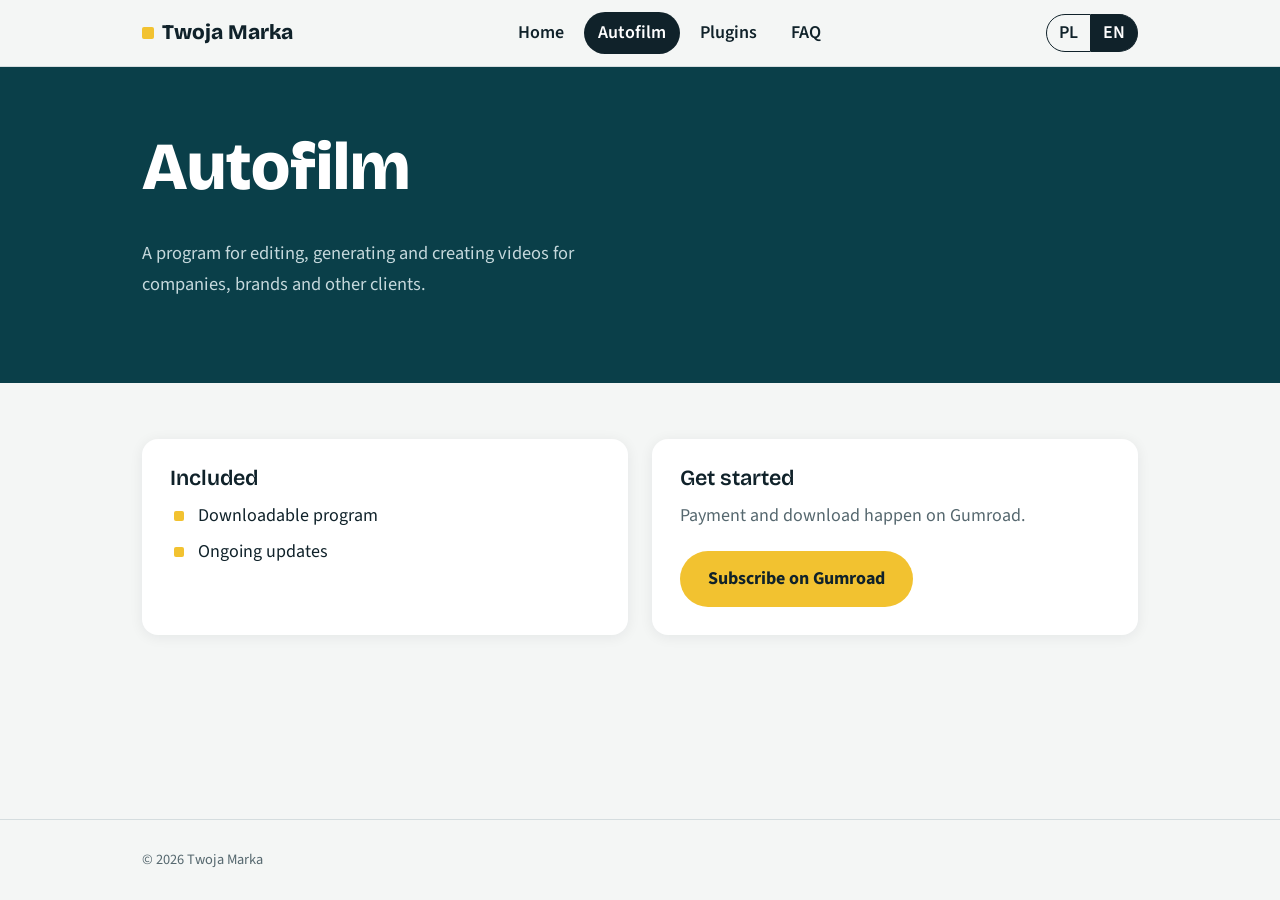
==== autofilm.html @ 90e9b5b0 "Add files via upload" ====
<!DOCTYPE html>
<html lang="pl"><head><meta charset="utf-8"><meta name="viewport" content="width=device-width, initial-scale=1">
<title>Autofilm</title>
<link href="https://fonts.googleapis.com/css2?family=Bricolage+Grotesque:wght@600;800&family=Source+Sans+3:wght@400;600;700&display=swap" rel="stylesheet">
<link rel="stylesheet" href="style.css"></head><body>
<header class="top" id="top"></header><main>
<div class="band"><div class="wrap"><h1>Autofilm</h1>
<p><span data-pl>Program do montowania, generowania i tworzenia filmów dla firm, marek i innych klientów.</span><span data-en>A program for editing, generating and creating videos for companies, brands and other clients.</span></p></div></div>
<section><div class="wrap"><div class="grid">
<div class="card"><h3><span data-pl>W subskrypcji</span><span data-en>Included</span></h3><ul class="ok"><li><span data-pl>Program do pobrania</span><span data-en>Downloadable program</span></li><li><span data-pl>Bieżące aktualizacje</span><span data-en>Ongoing updates</span></li></ul></div>
<div class="card"><h3><span data-pl>Zacznij teraz</span><span data-en>Get started</span></h3><p><span data-pl>Płatność i pobranie programu odbywają się na Gumroad.</span><span data-en>Payment and download happen on Gumroad.</span></p><a class="btn" data-link="buy-autofilm" href="#"><span data-pl>Subskrybuj na Gumroad</span><span data-en>Subscribe on Gumroad</span></a></div>
</div></div></section>
</main><footer id="foot"></footer><script src="script.js"></script></body></html>
---- style.css ----
:root{--bg:#F4F6F5;--ink:#10222A;--muted:#56686F;--teal:#0E5A66;--deep:#0A3F49;--mark:#F2C230;--line:#D5DDDF;--card:#fff}
*{box-sizing:border-box}
html{scroll-behavior:smooth}
body{margin:0;background:var(--bg);color:var(--ink);font:18px/1.65 "Source Sans 3",system-ui,sans-serif;min-height:100vh;display:flex;flex-direction:column}
main{flex:1}
h1,h2,h3{font-family:"Bricolage Grotesque",system-ui,sans-serif;line-height:1.1;margin:0 0 .5em}
h1{font-size:clamp(2.3rem,7vw,4.2rem);font-weight:800}
h2{font-size:clamp(1.7rem,4vw,2.5rem);font-weight:800}
h3{font-size:1.35rem;font-weight:600}
a{color:inherit}
.wrap{max-width:1040px;margin:0 auto;padding:0 22px}
.top{position:sticky;top:0;z-index:5;background:rgba(244,246,245,.94);backdrop-filter:blur(8px);border-bottom:1px solid var(--line)}
.top .wrap{display:flex;align-items:center;justify-content:space-between;gap:14px;flex-wrap:wrap;padding-top:12px;padding-bottom:12px}
.brand{font-family:"Bricolage Grotesque",sans-serif;font-weight:800;font-size:1.3rem;text-decoration:none}
.brand i{display:inline-block;width:12px;height:12px;background:var(--mark);margin-right:8px;border-radius:2px}
nav{display:flex;gap:6px;flex-wrap:wrap}
nav a{text-decoration:none;font-weight:600;padding:6px 14px;border-radius:999px}
nav a:hover{background:var(--line)}
nav a[aria-current=page]{background:var(--ink);color:#fff}
.lang button{font:inherit;font-weight:600;border:1px solid var(--ink);background:none;color:var(--ink);padding:3px 12px;cursor:pointer}
.lang button:first-child{border-radius:999px 0 0 999px}.lang button:last-child{border-radius:0 999px 999px 0;border-left:0}
.lang button[aria-pressed=true]{background:var(--ink);color:#fff}
.btn{display:inline-block;background:var(--mark);color:var(--ink);padding:13px 28px;font-weight:700;text-decoration:none;border-radius:999px;transition:transform .15s}
.btn:hover{transform:translateY(-2px)}
.btn.dark{background:var(--teal);color:#fff}
.btn.off{background:var(--line);color:var(--muted);pointer-events:none}
a:focus-visible,button:focus-visible,summary:focus-visible{outline:3px solid var(--mark);outline-offset:2px}
.band{background:var(--deep);color:#fff;padding:64px 0 56px}
.band p{max-width:50ch;color:#C5D8DC;margin:0 0 28px;font-size:1.15rem}
.band h1{max-width:15ch}
.wave{margin-top:44px;background:rgba(255,255,255,.07);border-radius:14px;padding:16px}
.wave svg{display:block;width:100%;height:auto}
.wave small{display:block;color:#C5D8DC;margin-top:8px}
section{padding:56px 0}
.grid{display:grid;grid-template-columns:repeat(auto-fit,minmax(280px,1fr));gap:24px}
.card{background:var(--card);border-radius:16px;padding:28px;box-shadow:0 2px 14px rgba(16,34,42,.07);display:flex;flex-direction:column;align-items:flex-start}
.card p{color:var(--muted);margin:0 0 20px}
.card .btn{margin-top:auto}
.tag{background:var(--mark);padding:2px 12px;border-radius:999px;font-weight:700;font-size:.85rem;margin-bottom:12px}
.tag.soon{background:var(--line)}
.lead{max-width:56ch;color:var(--muted);font-size:1.15rem}
ul.ok{list-style:none;padding:0;margin:0 0 20px}
ul.ok li{padding-left:28px;position:relative;margin-bottom:6px}
ul.ok li::before{content:"";position:absolute;left:4px;top:.55em;width:10px;height:10px;background:var(--mark);border-radius:2px}
details{background:var(--card);border-radius:12px;padding:16px 22px;margin-bottom:12px;box-shadow:0 1px 8px rgba(16,34,42,.06)}
summary{font-weight:600;cursor:pointer}
details p{color:var(--muted);margin:10px 0 0}
footer{padding:28px 0;color:var(--muted);font-size:.9rem;border-top:1px solid var(--line)}
[data-en]{display:none}
html.en [data-pl]{display:none}
html.en [data-en]{display:revert}
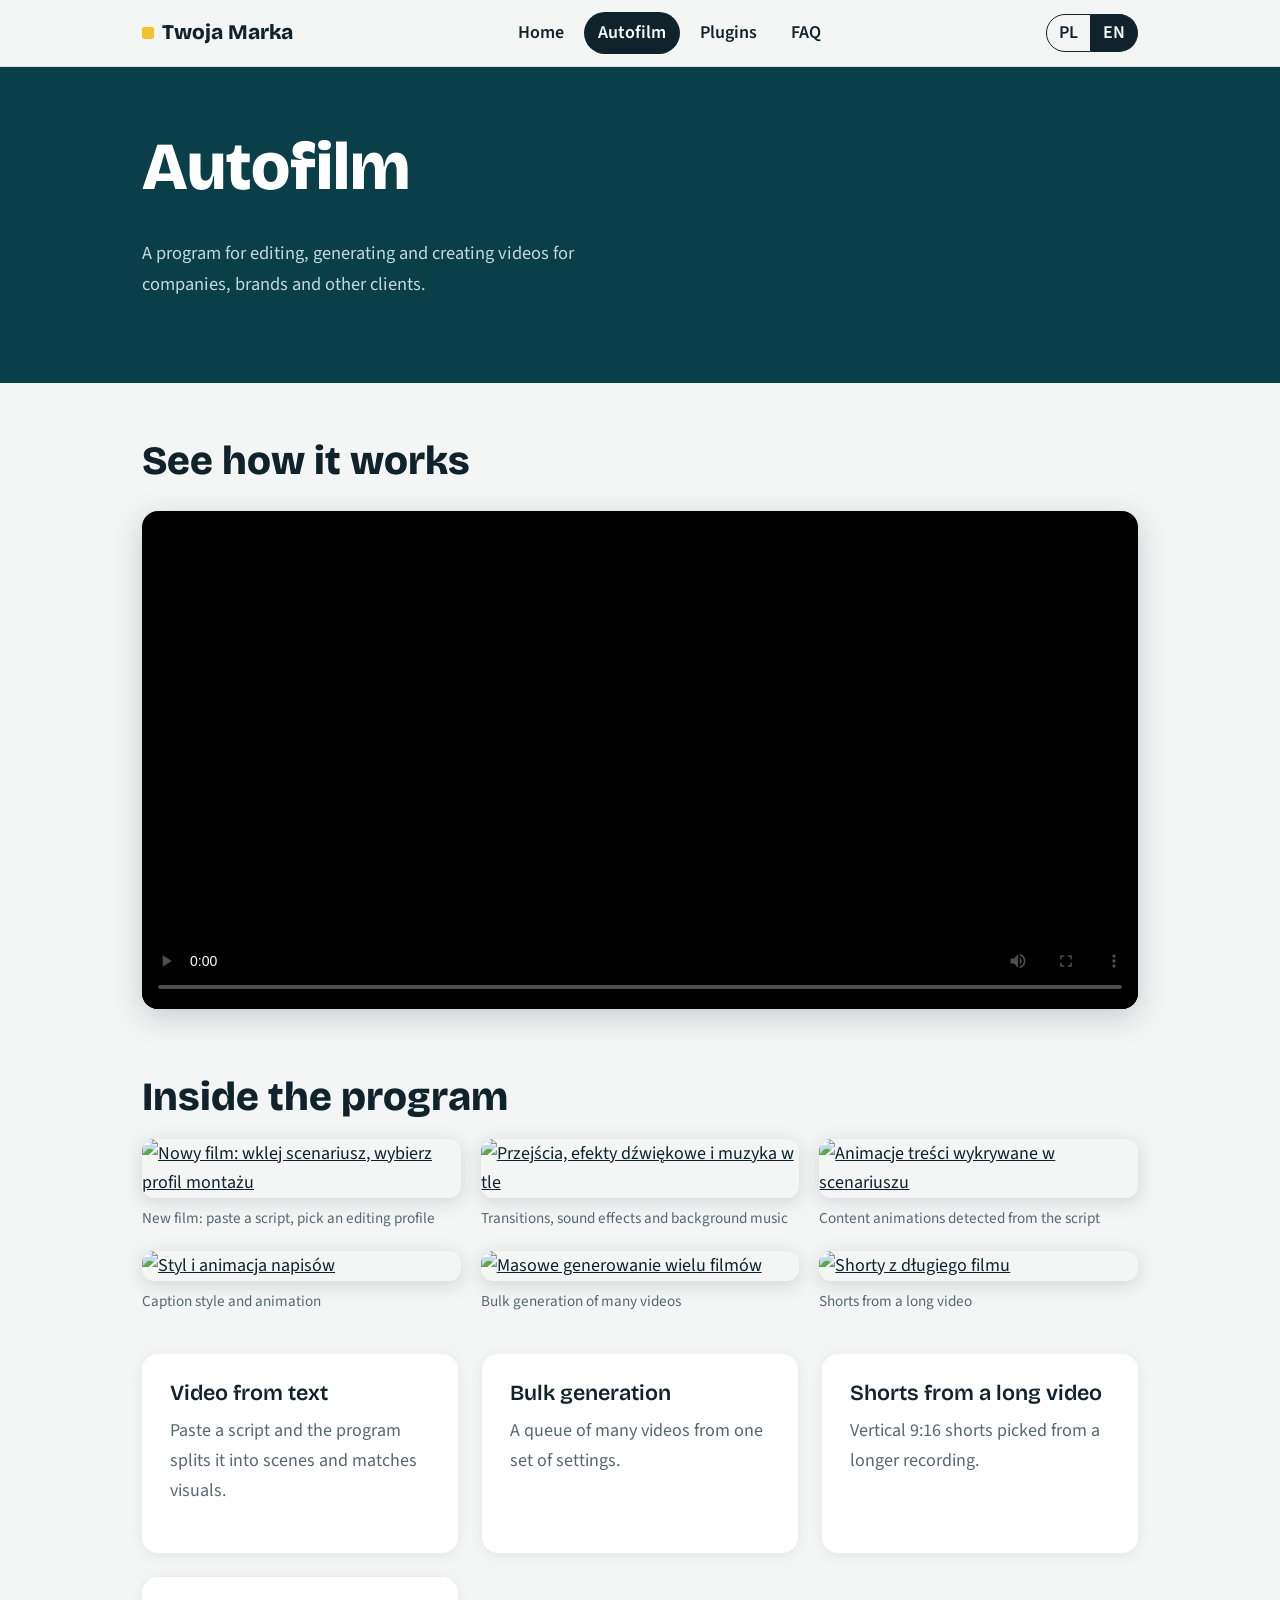
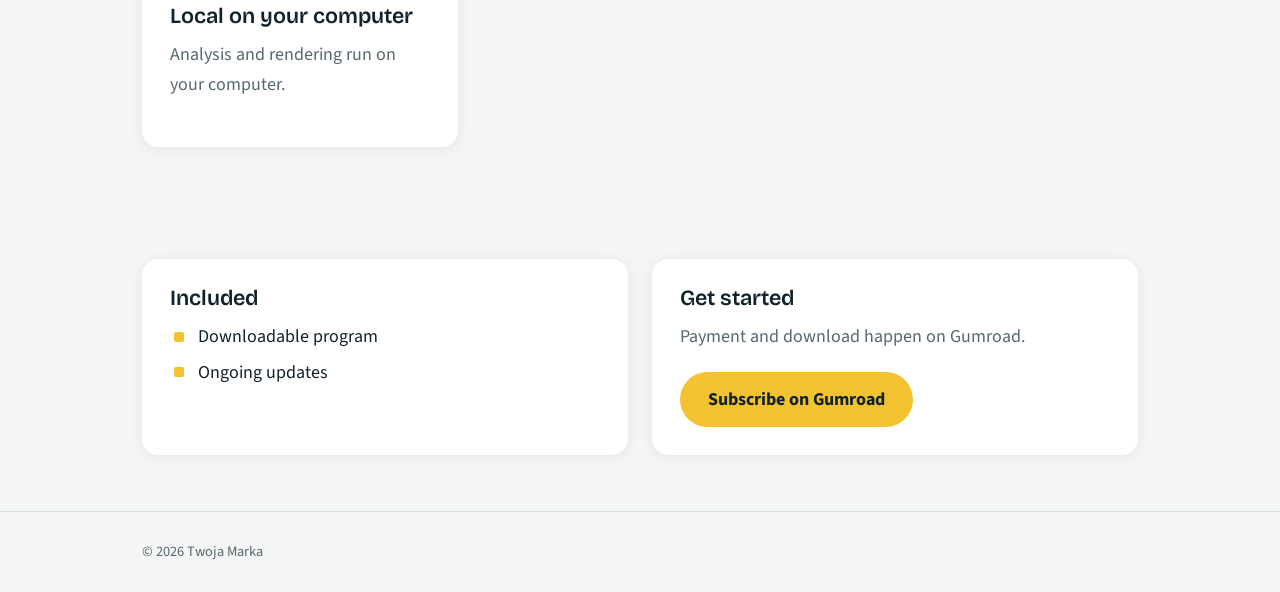
==== commit f6107f4c: "Add files via upload" ====
--- a/autofilm.html
+++ b/autofilm.html
@@ -6,6 +6,17 @@
 <header class="top" id="top"></header><main>
 <div class="band"><div class="wrap"><h1>Autofilm</h1>
 <p><span data-pl>Program do montowania, generowania i tworzenia filmów dla firm, marek i innych klientów.</span><span data-en>A program for editing, generating and creating videos for companies, brands and other clients.</span></p></div></div>
+<section><div class="wrap">
+<h2><span data-pl>Zobacz, jak to działa</span><span data-en>See how it works</span></h2>
+<video class="demo" controls preload="metadata" poster="media/autofilm-poster.jpg"><source src="media/autofilm-demo.mp4" type="video/mp4"></video>
+<h2 class="gap"><span data-pl>Z programu</span><span data-en>Inside the program</span></h2>
+<div class="shots"><figure><a href="media/shot1.webp" target="_blank" rel="noopener"><img src="media/shot1.webp" alt="Nowy film: wklej scenariusz, wybierz profil montażu" loading="lazy"></a><figcaption><span data-pl>Nowy film: wklej scenariusz, wybierz profil montażu</span><span data-en>New film: paste a script, pick an editing profile</span></figcaption></figure><figure><a href="media/shot2.webp" target="_blank" rel="noopener"><img src="media/shot2.webp" alt="Przejścia, efekty dźwiękowe i muzyka w tle" loading="lazy"></a><figcaption><span data-pl>Przejścia, efekty dźwiękowe i muzyka w tle</span><span data-en>Transitions, sound effects and background music</span></figcaption></figure><figure><a href="media/shot5.webp" target="_blank" rel="noopener"><img src="media/shot5.webp" alt="Animacje treści wykrywane w scenariuszu" loading="lazy"></a><figcaption><span data-pl>Animacje treści wykrywane w scenariuszu</span><span data-en>Content animations detected from the script</span></figcaption></figure><figure><a href="media/shot6.webp" target="_blank" rel="noopener"><img src="media/shot6.webp" alt="Styl i animacja napisów" loading="lazy"></a><figcaption><span data-pl>Styl i animacja napisów</span><span data-en>Caption style and animation</span></figcaption></figure><figure><a href="media/shot4.webp" target="_blank" rel="noopener"><img src="media/shot4.webp" alt="Masowe generowanie wielu filmów" loading="lazy"></a><figcaption><span data-pl>Masowe generowanie wielu filmów</span><span data-en>Bulk generation of many videos</span></figcaption></figure><figure><a href="media/shot3.webp" target="_blank" rel="noopener"><img src="media/shot3.webp" alt="Shorty z długiego filmu" loading="lazy"></a><figcaption><span data-pl>Shorty z długiego filmu</span><span data-en>Shorts from a long video</span></figcaption></figure></div>
+<div class="grid feat">
+<div class="card"><h3><span data-pl>Film z tekstu</span><span data-en>Video from text</span></h3><p><span data-pl>Wklejasz scenariusz, a program dzieli go na sceny i dopasowuje materiały.</span><span data-en>Paste a script and the program splits it into scenes and matches visuals.</span></p></div>
+<div class="card"><h3><span data-pl>Masowe generowanie</span><span data-en>Bulk generation</span></h3><p><span data-pl>Kolejka wielu filmów z jednego zestawu ustawień.</span><span data-en>A queue of many videos from one set of settings.</span></p></div>
+<div class="card"><h3><span data-pl>Shorty z długiego filmu</span><span data-en>Shorts from a long video</span></h3><p><span data-pl>Pionowe shorty 9:16 wybierane z dłuższego nagrania.</span><span data-en>Vertical 9:16 shorts picked from a longer recording.</span></p></div>
+<div class="card"><h3><span data-pl>Lokalnie na Twoim komputerze</span><span data-en>Local on your computer</span></h3><p><span data-pl>Analiza i renderowanie odbywają się na Twoim komputerze.</span><span data-en>Analysis and rendering run on your computer.</span></p></div>
+</div></div></section>
 <section><div class="wrap"><div class="grid">
 <div class="card"><h3><span data-pl>W subskrypcji</span><span data-en>Included</span></h3><ul class="ok"><li><span data-pl>Program do pobrania</span><span data-en>Downloadable program</span></li><li><span data-pl>Bieżące aktualizacje</span><span data-en>Ongoing updates</span></li></ul></div>
 <div class="card"><h3><span data-pl>Zacznij teraz</span><span data-en>Get started</span></h3><p><span data-pl>Płatność i pobranie programu odbywają się na Gumroad.</span><span data-en>Payment and download happen on Gumroad.</span></p><a class="btn" data-link="buy-autofilm" href="#"><span data-pl>Subskrybuj na Gumroad</span><span data-en>Subscribe on Gumroad</span></a></div>
--- a/style.css
+++ b/style.css
@@ -49,3 +49,11 @@
 [data-en]{display:none}
 html.en [data-pl]{display:none}
 html.en [data-en]{display:revert}
+.demo{width:100%;border-radius:16px;background:#000;box-shadow:0 8px 30px rgba(16,34,42,.2);margin:8px 0 8px}
+.gap{margin-top:48px}
+.shots{display:grid;grid-template-columns:repeat(auto-fit,minmax(300px,1fr));gap:20px;margin-bottom:40px}
+.shots figure{margin:0}
+.shots img{width:100%;display:block;border-radius:12px;box-shadow:0 4px 18px rgba(16,34,42,.15);transition:transform .2s}
+.shots a:hover img{transform:scale(1.015)}
+.shots figcaption{color:var(--muted);font-size:.95rem;margin-top:8px}
+.feat{margin-top:8px}
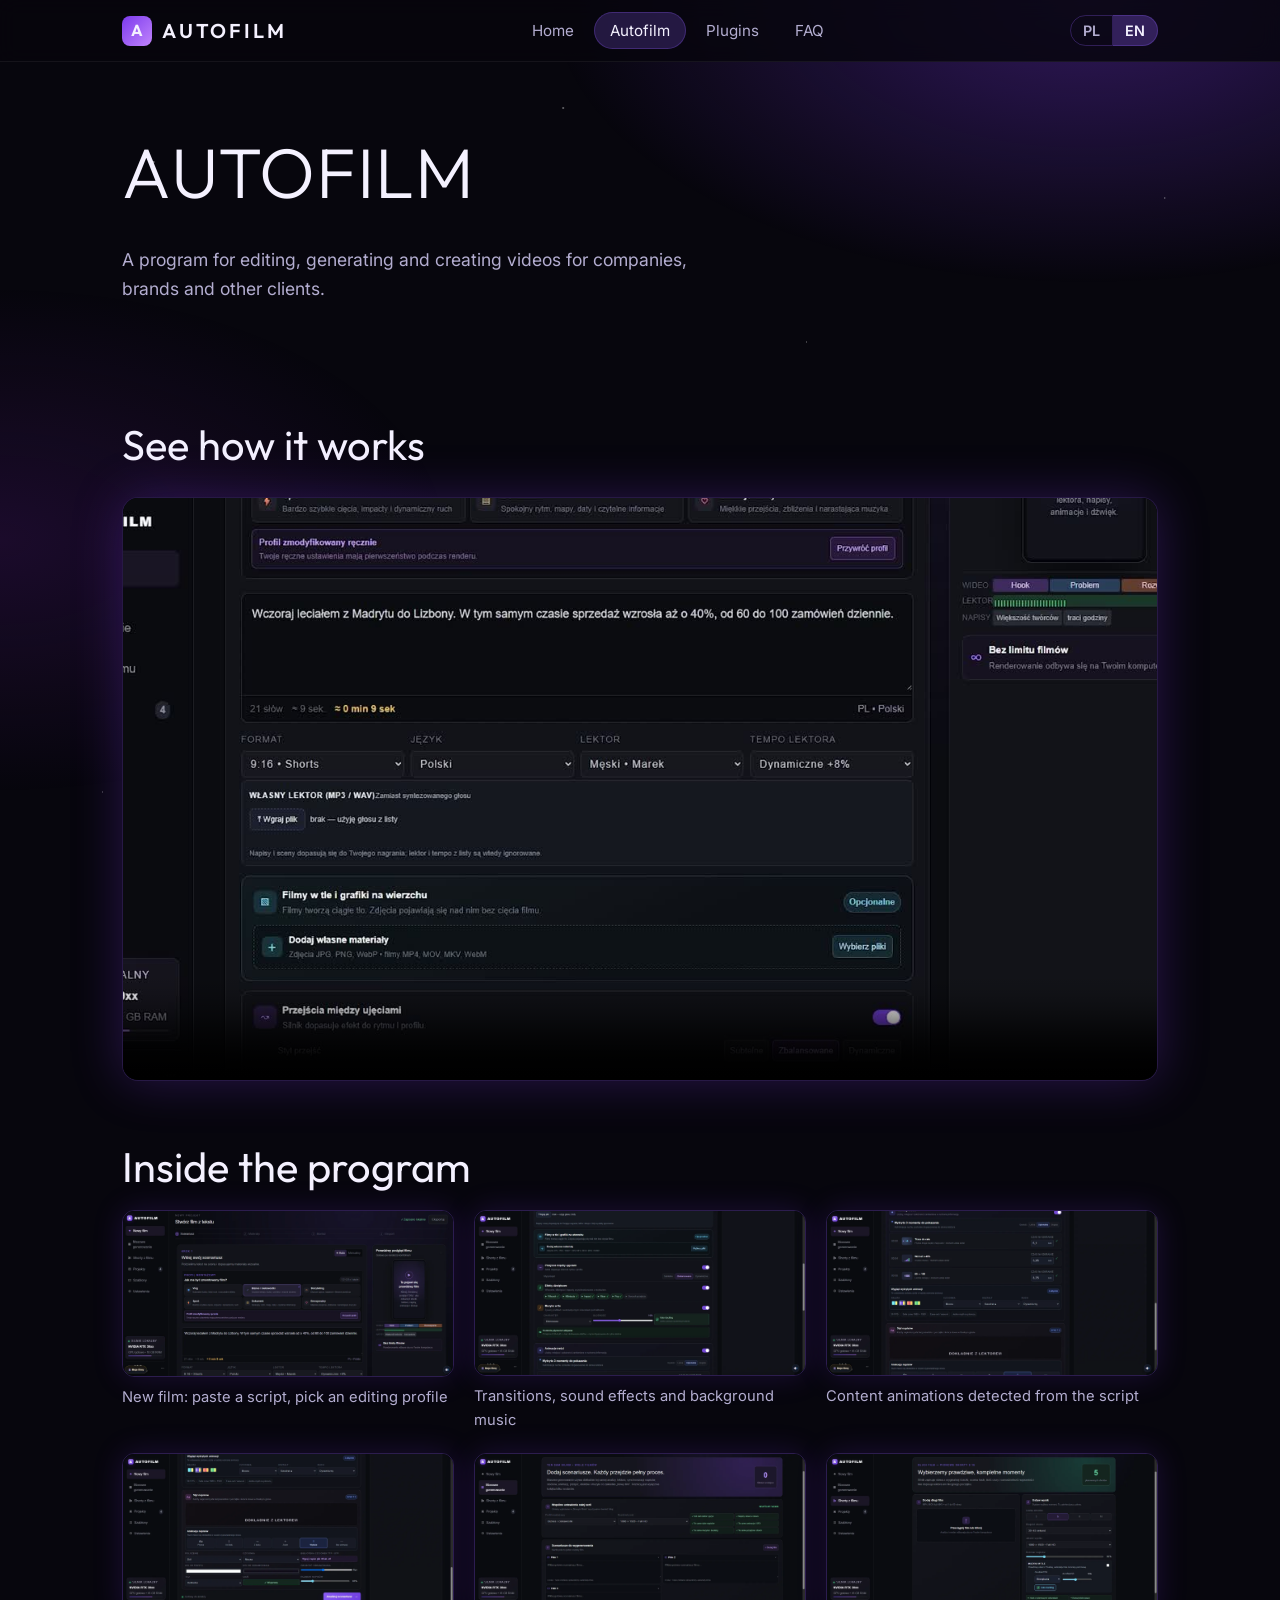
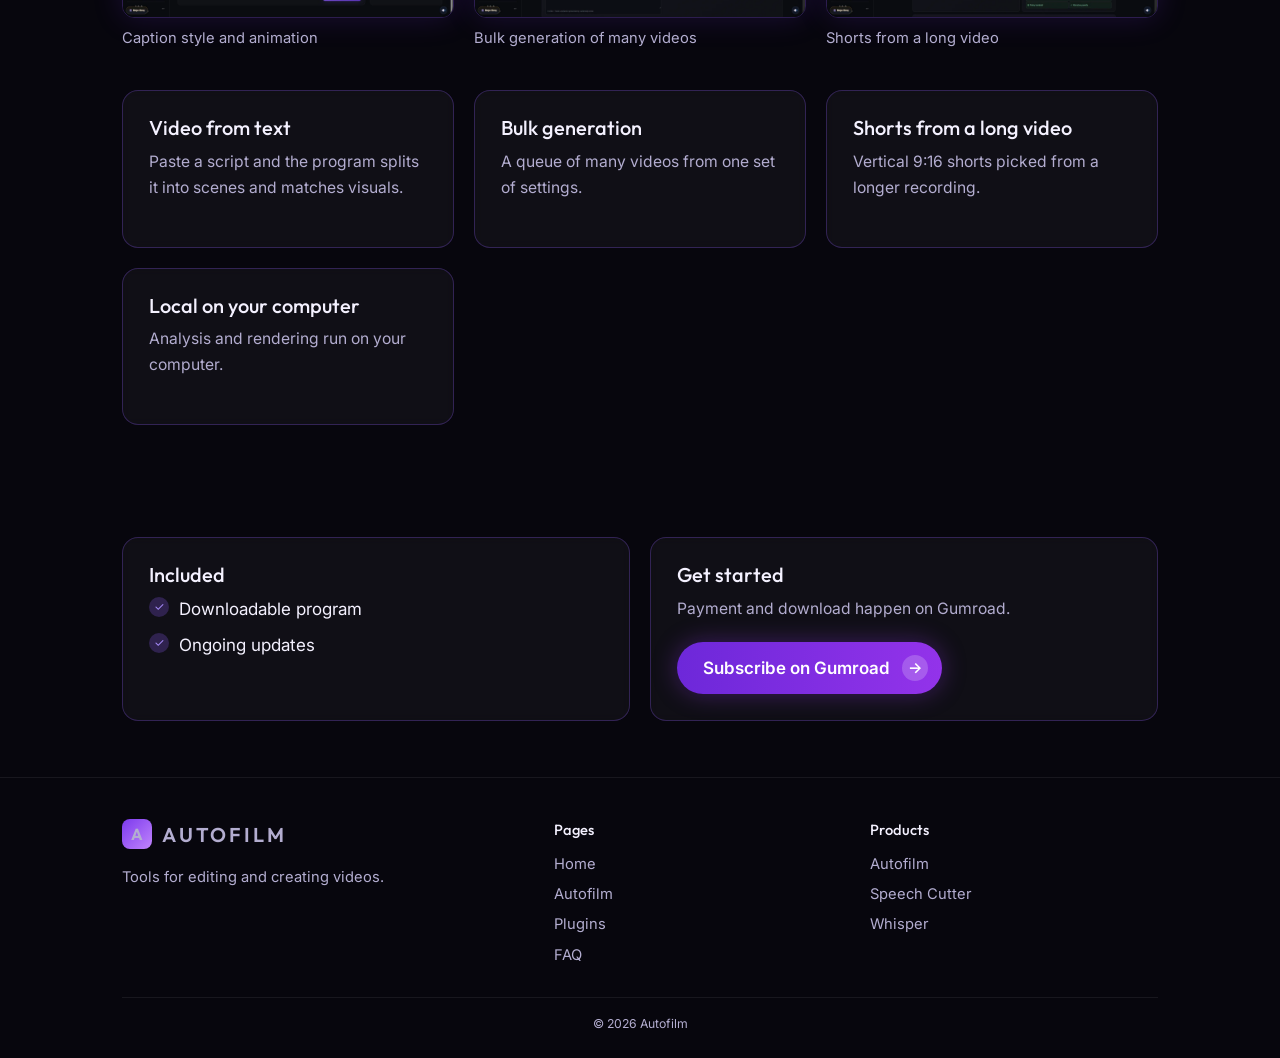
==== commit 285c930c: "Add files via upload" ====
--- a/autofilm.html
+++ b/autofilm.html
@@ -1,7 +1,7 @@
 <!DOCTYPE html>
 <html lang="pl"><head><meta charset="utf-8"><meta name="viewport" content="width=device-width, initial-scale=1">
 <title>Autofilm</title>
-<link href="https://fonts.googleapis.com/css2?family=Bricolage+Grotesque:wght@600;800&family=Source+Sans+3:wght@400;600;700&display=swap" rel="stylesheet">
+<link href="https://fonts.googleapis.com/css2?family=Outfit:wght@300;400;500;600&family=Inter:wght@400;600&display=swap" rel="stylesheet">
 <link rel="stylesheet" href="style.css"></head><body>
 <header class="top" id="top"></header><main>
 <div class="band"><div class="wrap"><h1>Autofilm</h1>
--- a/style.css
+++ b/style.css
@@ -1,59 +1,93 @@
-:root{--bg:#F4F6F5;--ink:#10222A;--muted:#56686F;--teal:#0E5A66;--deep:#0A3F49;--mark:#F2C230;--line:#D5DDDF;--card:#fff}
+:root{--bg:#07060d;--panel:rgba(255,255,255,.04);--line:rgba(139,92,246,.28);--ink:#f4f1ff;--muted:#b3add0;--v1:#6d28d9;--v2:#9333ea;--lav:#a78bfa}
 *{box-sizing:border-box}
-html{scroll-behavior:smooth}
-body{margin:0;background:var(--bg);color:var(--ink);font:18px/1.65 "Source Sans 3",system-ui,sans-serif;min-height:100vh;display:flex;flex-direction:column}
+html{scroll-behavior:smooth;color-scheme:dark}
+body{margin:0;background:var(--bg);color:var(--ink);font:17px/1.65 "Inter",system-ui,sans-serif;min-height:100vh;display:flex;flex-direction:column;position:relative;overflow-x:hidden}
+body::before{content:"";position:fixed;inset:0;z-index:-1;pointer-events:none;background:
+radial-gradient(1.5px 1.5px at 12% 18%,#fff9,transparent),radial-gradient(1px 1px at 28% 62%,#fff7,transparent),radial-gradient(1.5px 1.5px at 44% 12%,#fff8,transparent),radial-gradient(1px 1px at 63% 38%,#fff7,transparent),radial-gradient(1.5px 1.5px at 78% 74%,#fff8,transparent),radial-gradient(1px 1px at 91% 22%,#fff9,transparent),radial-gradient(1px 1px at 8% 88%,#fff6,transparent),radial-gradient(1px 1px at 55% 90%,#fff6,transparent),
+radial-gradient(ellipse 60% 45% at 85% 0%,rgba(124,58,237,.35),transparent 70%),radial-gradient(ellipse 50% 40% at 0% 60%,rgba(88,28,135,.25),transparent 70%)}
 main{flex:1}
-h1,h2,h3{font-family:"Bricolage Grotesque",system-ui,sans-serif;line-height:1.1;margin:0 0 .5em}
-h1{font-size:clamp(2.3rem,7vw,4.2rem);font-weight:800}
-h2{font-size:clamp(1.7rem,4vw,2.5rem);font-weight:800}
-h3{font-size:1.35rem;font-weight:600}
+h1,h2,h3{font-family:"Outfit",system-ui,sans-serif;line-height:1.08;margin:0 0 .5em}
+h1{font-size:clamp(2.3rem,6.5vw,4.4rem);font-weight:300;text-transform:uppercase;letter-spacing:.01em}
+h2{font-size:clamp(1.7rem,4vw,2.6rem);font-weight:400}
+h3{font-size:1.25rem;font-weight:500}
+em{font-style:normal;color:var(--lav);font-weight:600}
+h1 em{font-weight:600}
 a{color:inherit}
-.wrap{max-width:1040px;margin:0 auto;padding:0 22px}
-.top{position:sticky;top:0;z-index:5;background:rgba(244,246,245,.94);backdrop-filter:blur(8px);border-bottom:1px solid var(--line)}
+.wrap{max-width:1080px;margin:0 auto;padding:0 22px}
+.top{position:sticky;top:0;z-index:5;background:rgba(7,6,13,.82);backdrop-filter:blur(10px);border-bottom:1px solid rgba(255,255,255,.06)}
 .top .wrap{display:flex;align-items:center;justify-content:space-between;gap:14px;flex-wrap:wrap;padding-top:12px;padding-bottom:12px}
-.brand{font-family:"Bricolage Grotesque",sans-serif;font-weight:800;font-size:1.3rem;text-decoration:none}
-.brand i{display:inline-block;width:12px;height:12px;background:var(--mark);margin-right:8px;border-radius:2px}
-nav{display:flex;gap:6px;flex-wrap:wrap}
-nav a{text-decoration:none;font-weight:600;padding:6px 14px;border-radius:999px}
-nav a:hover{background:var(--line)}
-nav a[aria-current=page]{background:var(--ink);color:#fff}
-.lang button{font:inherit;font-weight:600;border:1px solid var(--ink);background:none;color:var(--ink);padding:3px 12px;cursor:pointer}
+.brand{font-family:"Outfit",sans-serif;font-weight:600;font-size:1.25rem;letter-spacing:.14em;text-transform:uppercase;text-decoration:none;display:flex;align-items:center;gap:10px}
+.brand i{width:30px;height:30px;border-radius:8px;background:linear-gradient(135deg,#7c3aed,#c084fc);display:grid;place-items:center;font-style:normal;font-weight:700;letter-spacing:0;font-size:1rem}
+nav{display:flex;gap:4px;flex-wrap:wrap}
+nav a{text-decoration:none;font-size:.95rem;padding:6px 16px;border-radius:999px;color:var(--muted)}
+nav a:hover{color:var(--ink)}
+nav a[aria-current=page]{background:rgba(139,92,246,.22);color:var(--ink);box-shadow:inset 0 0 0 1px var(--line)}
+.lang button{font:inherit;font-size:.9rem;font-weight:600;border:1px solid var(--line);background:none;color:var(--muted);padding:3px 12px;cursor:pointer}
 .lang button:first-child{border-radius:999px 0 0 999px}.lang button:last-child{border-radius:0 999px 999px 0;border-left:0}
-.lang button[aria-pressed=true]{background:var(--ink);color:#fff}
-.btn{display:inline-block;background:var(--mark);color:var(--ink);padding:13px 28px;font-weight:700;text-decoration:none;border-radius:999px;transition:transform .15s}
-.btn:hover{transform:translateY(-2px)}
-.btn.dark{background:var(--teal);color:#fff}
-.btn.off{background:var(--line);color:var(--muted);pointer-events:none}
-a:focus-visible,button:focus-visible,summary:focus-visible{outline:3px solid var(--mark);outline-offset:2px}
-.band{background:var(--deep);color:#fff;padding:64px 0 56px}
-.band p{max-width:50ch;color:#C5D8DC;margin:0 0 28px;font-size:1.15rem}
-.band h1{max-width:15ch}
-.wave{margin-top:44px;background:rgba(255,255,255,.07);border-radius:14px;padding:16px}
-.wave svg{display:block;width:100%;height:auto}
-.wave small{display:block;color:#C5D8DC;margin-top:8px}
+.lang button[aria-pressed=true]{background:rgba(139,92,246,.3);color:var(--ink)}
+.btn{display:inline-flex;align-items:center;gap:12px;background:linear-gradient(90deg,var(--v1),var(--v2));color:#fff;padding:12px 14px 12px 26px;font-weight:600;text-decoration:none;border-radius:999px;box-shadow:0 0 24px rgba(147,51,234,.35);transition:transform .15s,box-shadow .15s}
+.btn::after{content:"→";width:26px;height:26px;border-radius:50%;background:rgba(255,255,255,.2);display:grid;place-items:center;font-size:.95rem}
+.btn:hover{transform:translateY(-2px);box-shadow:0 0 32px rgba(147,51,234,.55)}
+.btn.dark{background:rgba(139,92,246,.1);box-shadow:inset 0 0 0 1px var(--line)}
+.btn.off{background:rgba(255,255,255,.06);color:var(--muted);box-shadow:none;pointer-events:none}
+.btn.off::after{display:none}
+.btn.off{padding:12px 26px}
+a:focus-visible,button:focus-visible,summary:focus-visible{outline:3px solid var(--lav);outline-offset:2px}
+.band{padding:72px 0 40px;position:relative}
+.band p{max-width:52ch;color:var(--muted);margin:0 0 24px;font-size:1.1rem}
+.hero{display:grid;grid-template-columns:1.1fr .9fr;gap:20px;align-items:center;padding-top:56px;padding-bottom:32px}
+@media(max-width:800px){.hero{grid-template-columns:1fr}}
+.hero p{max-width:46ch;color:var(--muted);margin:0 0 28px;font-size:1.1rem}
+.hero .btns{display:flex;gap:14px;flex-wrap:wrap}
+.orb{width:100%;max-width:420px;margin:0 auto;display:block}
+@media(prefers-reduced-motion:no-preference){.orb .spin{transform-origin:200px 200px;animation:sp 40s linear infinite}@keyframes sp{to{transform:rotate(360deg)}}.orb .pulse{animation:pl 5s ease-in-out infinite}@keyframes pl{50%{opacity:.7}}}
+.stats{display:grid;grid-template-columns:repeat(auto-fit,minmax(200px,1fr));gap:0;background:var(--panel);border:1px solid var(--line);border-radius:16px;margin:24px 0 8px}
+.stats div{padding:18px 24px;border-right:1px solid rgba(255,255,255,.06)}
+.stats div:last-child{border-right:0}
+.stats b{display:block;font-family:"Outfit",sans-serif;font-size:1.7rem;font-weight:500}
+.stats span{color:var(--muted);font-size:.9rem}
 section{padding:56px 0}
-.grid{display:grid;grid-template-columns:repeat(auto-fit,minmax(280px,1fr));gap:24px}
-.card{background:var(--card);border-radius:16px;padding:28px;box-shadow:0 2px 14px rgba(16,34,42,.07);display:flex;flex-direction:column;align-items:flex-start}
-.card p{color:var(--muted);margin:0 0 20px}
+.label{display:block;color:var(--lav);font-size:.78rem;letter-spacing:.2em;text-transform:uppercase;margin-bottom:10px}
+.about{display:grid;grid-template-columns:1fr 1fr;gap:32px;align-items:center}
+@media(max-width:800px){.about{grid-template-columns:1fr}}
+.frame img{width:100%;display:block;border-radius:16px;border:1px solid var(--line);box-shadow:0 0 50px rgba(124,58,237,.28)}
+.about p{color:var(--muted)}
+.grid{display:grid;grid-template-columns:repeat(auto-fit,minmax(280px,1fr));gap:20px}
+.cards5{display:grid;grid-template-columns:repeat(auto-fit,minmax(190px,1fr));gap:14px}
+.card{background:var(--panel);border:1px solid var(--line);border-radius:16px;padding:26px;display:flex;flex-direction:column;align-items:flex-start;backdrop-filter:blur(4px)}
+.card p{color:var(--muted);margin:0 0 20px;font-size:.98rem}
 .card .btn{margin-top:auto}
-.tag{background:var(--mark);padding:2px 12px;border-radius:999px;font-weight:700;font-size:.85rem;margin-bottom:12px}
-.tag.soon{background:var(--line)}
-.lead{max-width:56ch;color:var(--muted);font-size:1.15rem}
-ul.ok{list-style:none;padding:0;margin:0 0 20px}
-ul.ok li{padding-left:28px;position:relative;margin-bottom:6px}
-ul.ok li::before{content:"";position:absolute;left:4px;top:.55em;width:10px;height:10px;background:var(--mark);border-radius:2px}
-details{background:var(--card);border-radius:12px;padding:16px 22px;margin-bottom:12px;box-shadow:0 1px 8px rgba(16,34,42,.06)}
+.card a.more{margin-top:auto;color:var(--lav);text-decoration:none;font-weight:600;font-size:.95rem}
+.ico{width:44px;height:44px;border-radius:12px;background:rgba(139,92,246,.18);box-shadow:inset 0 0 0 1px var(--line);display:grid;place-items:center;color:var(--lav);margin-bottom:16px}
+.ico svg{width:22px;height:22px;stroke:currentColor;fill:none;stroke-width:1.7;stroke-linecap:round;stroke-linejoin:round}
+.tag{background:rgba(139,92,246,.25);color:#e4d9ff;padding:2px 12px;border-radius:999px;font-weight:600;font-size:.82rem;margin-bottom:12px}
+.tag.soon{background:rgba(255,255,255,.08);color:var(--muted)}
+.lead{max-width:56ch;color:var(--muted)}
+ul.ok{list-style:none;padding:0;margin:0 0 24px}
+ul.ok li{padding-left:30px;position:relative;margin-bottom:8px}
+ul.ok li::before{content:"✓";position:absolute;left:0;top:2px;width:20px;height:20px;border-radius:50%;background:rgba(139,92,246,.25);color:var(--lav);font-size:.75rem;display:grid;place-items:center}
+.demo{width:100%;border-radius:16px;background:#000;border:1px solid var(--line);box-shadow:0 0 50px rgba(124,58,237,.28);margin:8px 0}
+.gap{margin-top:48px}
+.shots{display:grid;grid-template-columns:repeat(auto-fit,minmax(300px,1fr));gap:20px;margin-bottom:40px}
+.shots figure,.feat4 figure{margin:0}
+.shots img,.feat4 img{width:100%;display:block;border-radius:12px;border:1px solid var(--line);box-shadow:0 0 30px rgba(124,58,237,.18);transition:transform .2s}
+.shots a:hover img,.feat4 a:hover img{transform:scale(1.015)}
+.shots figcaption,.feat4 figcaption{color:var(--muted);font-size:.92rem;margin-top:8px}
+.feat{margin-top:8px}
+.feat4{display:grid;grid-template-columns:repeat(auto-fit,minmax(220px,1fr));gap:16px}
+.cta{display:flex;align-items:center;justify-content:space-between;gap:24px;flex-wrap:wrap;padding:36px;border-radius:20px;border:1px solid var(--line);background:linear-gradient(110deg,rgba(124,58,237,.28),rgba(88,28,135,.12) 60%,rgba(7,6,13,.2))}
+.cta h2{margin:0 0 6px;font-size:clamp(1.5rem,3.4vw,2.1rem)}
+.cta p{margin:0;color:var(--muted)}
+details{background:var(--panel);border:1px solid var(--line);border-radius:12px;padding:16px 22px;margin-bottom:12px}
 summary{font-weight:600;cursor:pointer}
 details p{color:var(--muted);margin:10px 0 0}
-footer{padding:28px 0;color:var(--muted);font-size:.9rem;border-top:1px solid var(--line)}
+footer{padding:40px 0 24px;color:var(--muted);font-size:.92rem;border-top:1px solid rgba(255,255,255,.07)}
+.fcols{display:grid;grid-template-columns:1.4fr 1fr 1fr;gap:28px;margin-bottom:24px}
+@media(max-width:700px){.fcols{grid-template-columns:1fr}}
+footer h4{margin:0 0 10px;color:var(--ink);font-family:"Outfit",sans-serif;font-weight:500}
+footer a{display:block;text-decoration:none;margin-bottom:6px}
+footer a:hover{color:var(--ink)}
+footer small{display:block;border-top:1px solid rgba(255,255,255,.07);padding-top:16px;text-align:center}
 [data-en]{display:none}
 html.en [data-pl]{display:none}
 html.en [data-en]{display:revert}
-.demo{width:100%;border-radius:16px;background:#000;box-shadow:0 8px 30px rgba(16,34,42,.2);margin:8px 0 8px}
-.gap{margin-top:48px}
-.shots{display:grid;grid-template-columns:repeat(auto-fit,minmax(300px,1fr));gap:20px;margin-bottom:40px}
-.shots figure{margin:0}
-.shots img{width:100%;display:block;border-radius:12px;box-shadow:0 4px 18px rgba(16,34,42,.15);transition:transform .2s}
-.shots a:hover img{transform:scale(1.015)}
-.shots figcaption{color:var(--muted);font-size:.95rem;margin-top:8px}
-.feat{margin-top:8px}
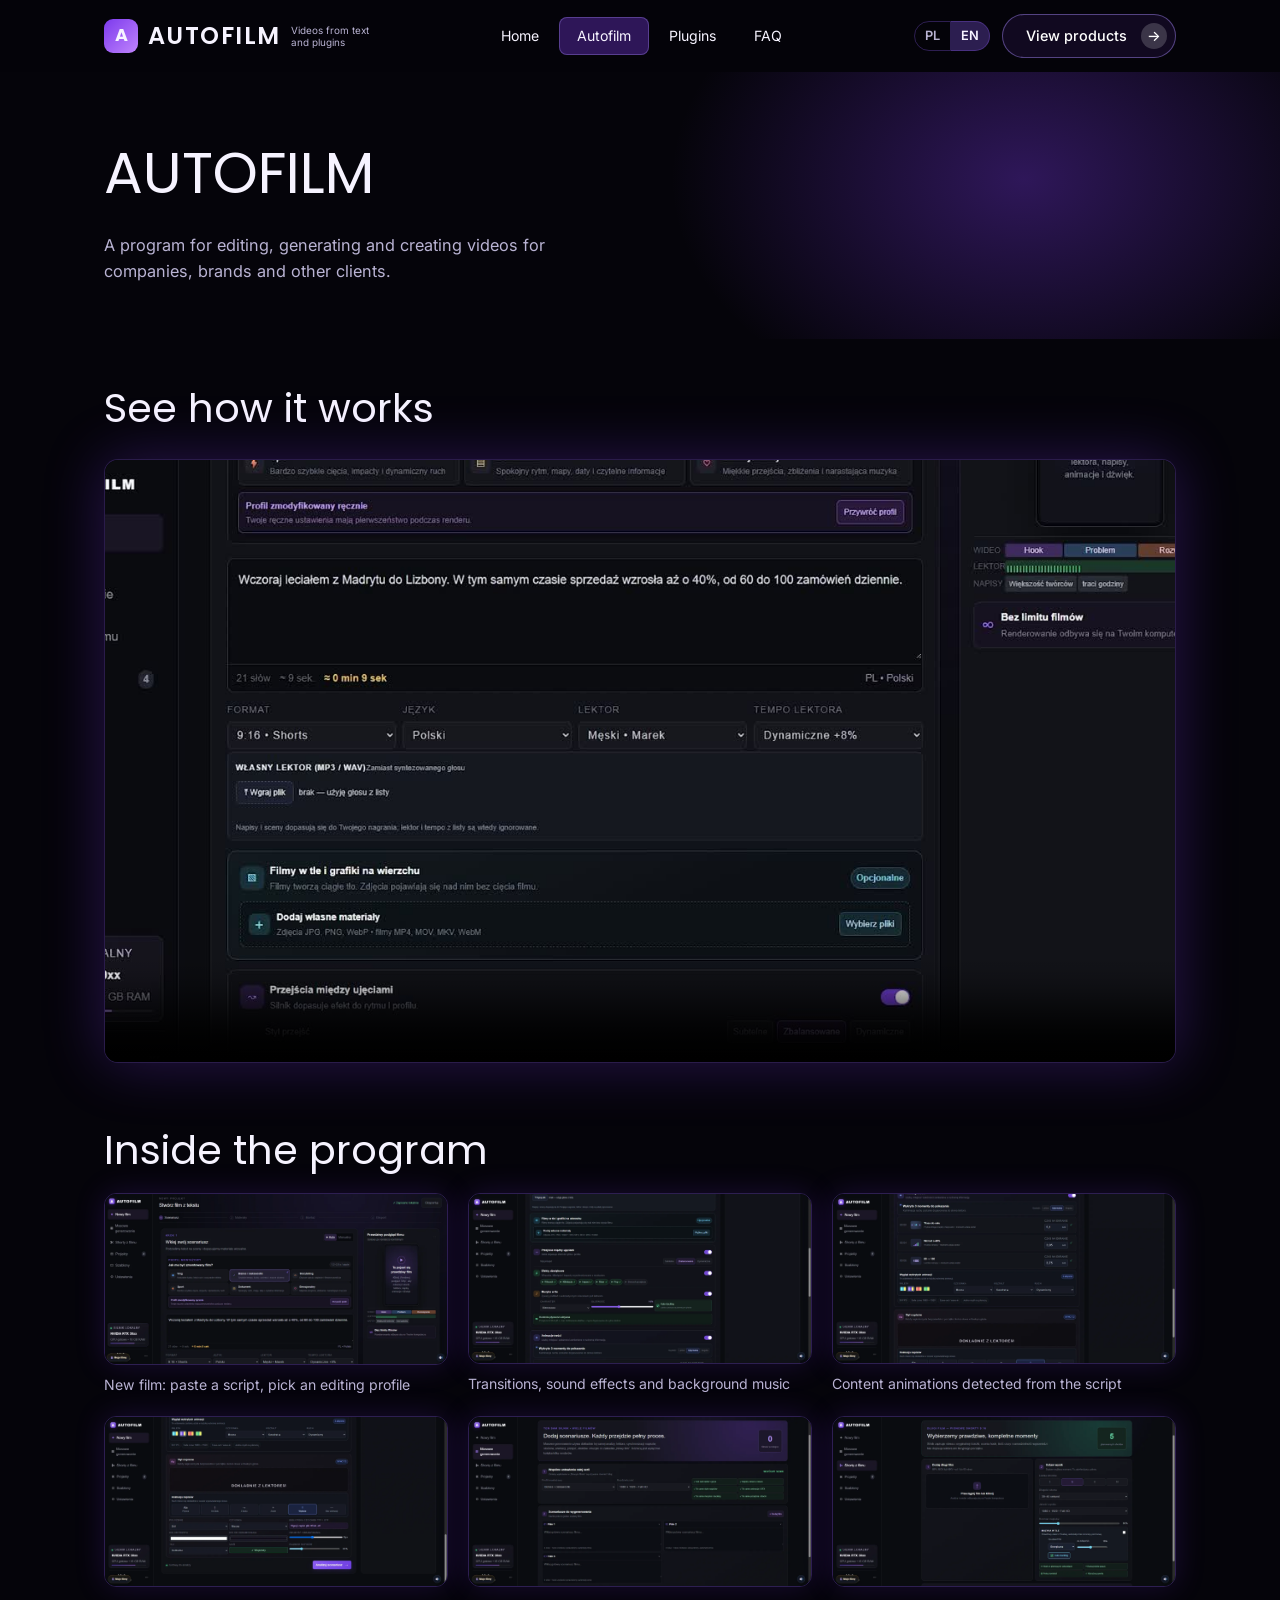
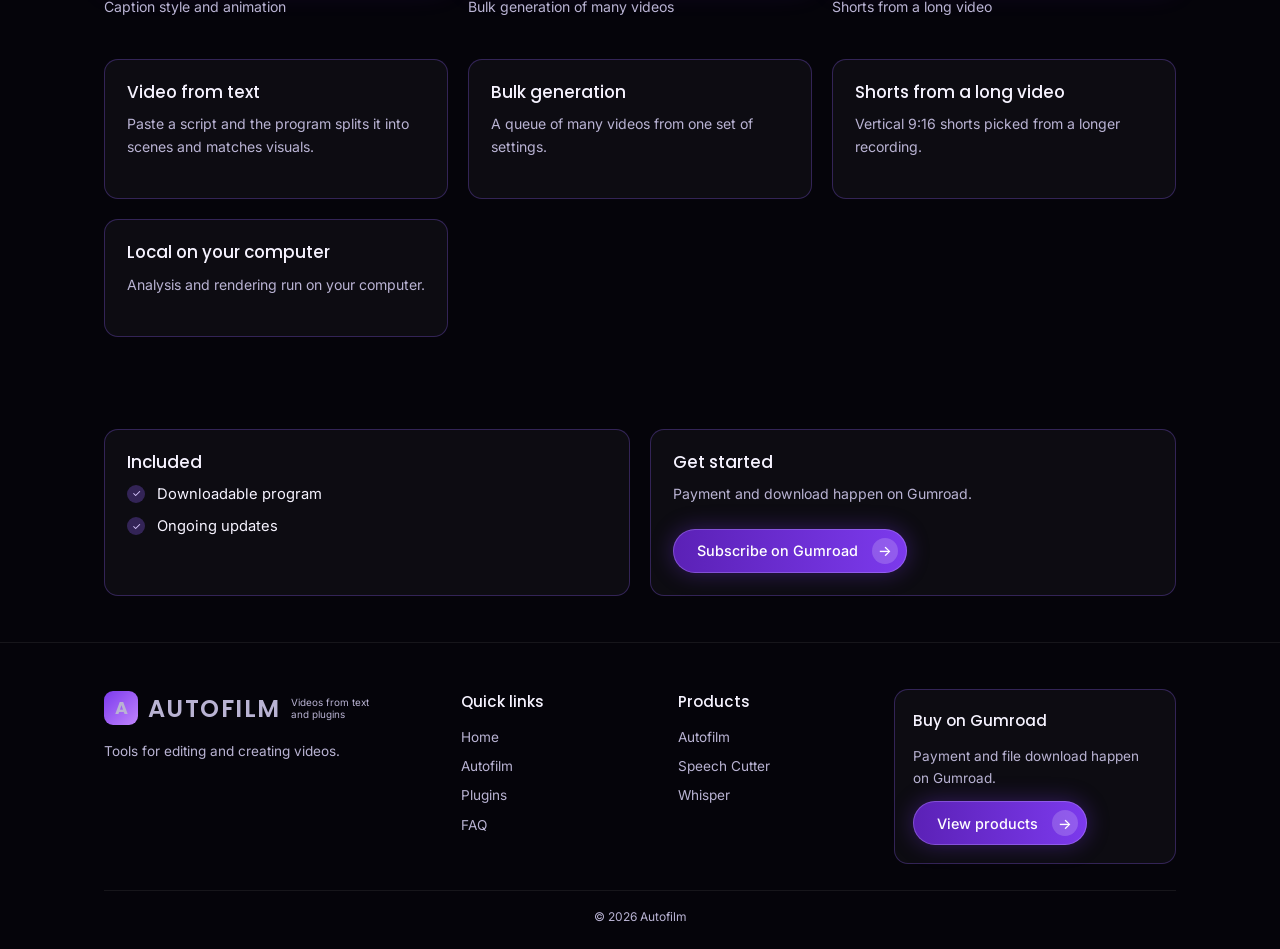
==== commit ce698e04: "Add files via upload" ====
--- a/autofilm.html
+++ b/autofilm.html
@@ -1,14 +1,14 @@
 <!DOCTYPE html>
 <html lang="pl"><head><meta charset="utf-8"><meta name="viewport" content="width=device-width, initial-scale=1">
 <title>Autofilm</title>
-<link href="https://fonts.googleapis.com/css2?family=Outfit:wght@300;400;500;600&family=Inter:wght@400;600&display=swap" rel="stylesheet">
+<link href="https://fonts.googleapis.com/css2?family=Poppins:wght@300;400;500;600&family=Inter:wght@400;500&display=swap" rel="stylesheet">
 <link rel="stylesheet" href="style.css"></head><body>
 <header class="top" id="top"></header><main>
 <div class="band"><div class="wrap"><h1>Autofilm</h1>
 <p><span data-pl>Program do montowania, generowania i tworzenia filmów dla firm, marek i innych klientów.</span><span data-en>A program for editing, generating and creating videos for companies, brands and other clients.</span></p></div></div>
 <section><div class="wrap">
 <h2><span data-pl>Zobacz, jak to działa</span><span data-en>See how it works</span></h2>
-<video class="demo" controls preload="metadata" poster="media/autofilm-poster.jpg"><source src="media/autofilm-demo.mp4" type="video/mp4"></video>
+<video id="demo" class="demo" controls preload="metadata" poster="media/autofilm-poster.jpg"><source src="media/autofilm-demo.mp4" type="video/mp4"></video>
 <h2 class="gap"><span data-pl>Z programu</span><span data-en>Inside the program</span></h2>
 <div class="shots"><figure><a href="media/shot1.webp" target="_blank" rel="noopener"><img src="media/shot1.webp" alt="Nowy film: wklej scenariusz, wybierz profil montażu" loading="lazy"></a><figcaption><span data-pl>Nowy film: wklej scenariusz, wybierz profil montażu</span><span data-en>New film: paste a script, pick an editing profile</span></figcaption></figure><figure><a href="media/shot2.webp" target="_blank" rel="noopener"><img src="media/shot2.webp" alt="Przejścia, efekty dźwiękowe i muzyka w tle" loading="lazy"></a><figcaption><span data-pl>Przejścia, efekty dźwiękowe i muzyka w tle</span><span data-en>Transitions, sound effects and background music</span></figcaption></figure><figure><a href="media/shot5.webp" target="_blank" rel="noopener"><img src="media/shot5.webp" alt="Animacje treści wykrywane w scenariuszu" loading="lazy"></a><figcaption><span data-pl>Animacje treści wykrywane w scenariuszu</span><span data-en>Content animations detected from the script</span></figcaption></figure><figure><a href="media/shot6.webp" target="_blank" rel="noopener"><img src="media/shot6.webp" alt="Styl i animacja napisów" loading="lazy"></a><figcaption><span data-pl>Styl i animacja napisów</span><span data-en>Caption style and animation</span></figcaption></figure><figure><a href="media/shot4.webp" target="_blank" rel="noopener"><img src="media/shot4.webp" alt="Masowe generowanie wielu filmów" loading="lazy"></a><figcaption><span data-pl>Masowe generowanie wielu filmów</span><span data-en>Bulk generation of many videos</span></figcaption></figure><figure><a href="media/shot3.webp" target="_blank" rel="noopener"><img src="media/shot3.webp" alt="Shorty z długiego filmu" loading="lazy"></a><figcaption><span data-pl>Shorty z długiego filmu</span><span data-en>Shorts from a long video</span></figcaption></figure></div>
 <div class="grid feat">
--- a/style.css
+++ b/style.css
@@ -1,93 +1,125 @@
-:root{--bg:#07060d;--panel:rgba(255,255,255,.04);--line:rgba(139,92,246,.28);--ink:#f4f1ff;--muted:#b3add0;--v1:#6d28d9;--v2:#9333ea;--lav:#a78bfa}
+:root{--bg:#05040a;--panel:rgba(255,255,255,.035);--line:rgba(139,92,246,.3);--ink:#f6f3ff;--muted:#b9b3d3;--v1:#6d28d9;--v2:#a855f7;--lav:#a78bfa}
 *{box-sizing:border-box}
 html{scroll-behavior:smooth;color-scheme:dark}
-body{margin:0;background:var(--bg);color:var(--ink);font:17px/1.65 "Inter",system-ui,sans-serif;min-height:100vh;display:flex;flex-direction:column;position:relative;overflow-x:hidden}
-body::before{content:"";position:fixed;inset:0;z-index:-1;pointer-events:none;background:
-radial-gradient(1.5px 1.5px at 12% 18%,#fff9,transparent),radial-gradient(1px 1px at 28% 62%,#fff7,transparent),radial-gradient(1.5px 1.5px at 44% 12%,#fff8,transparent),radial-gradient(1px 1px at 63% 38%,#fff7,transparent),radial-gradient(1.5px 1.5px at 78% 74%,#fff8,transparent),radial-gradient(1px 1px at 91% 22%,#fff9,transparent),radial-gradient(1px 1px at 8% 88%,#fff6,transparent),radial-gradient(1px 1px at 55% 90%,#fff6,transparent),
-radial-gradient(ellipse 60% 45% at 85% 0%,rgba(124,58,237,.35),transparent 70%),radial-gradient(ellipse 50% 40% at 0% 60%,rgba(88,28,135,.25),transparent 70%)}
+body{margin:0;background:var(--bg);color:var(--ink);font:16px/1.65 "Inter",system-ui,sans-serif;min-height:100vh;display:flex;flex-direction:column;overflow-x:hidden}
 main{flex:1}
-h1,h2,h3{font-family:"Outfit",system-ui,sans-serif;line-height:1.08;margin:0 0 .5em}
-h1{font-size:clamp(2.3rem,6.5vw,4.4rem);font-weight:300;text-transform:uppercase;letter-spacing:.01em}
-h2{font-size:clamp(1.7rem,4vw,2.6rem);font-weight:400}
-h3{font-size:1.25rem;font-weight:500}
-em{font-style:normal;color:var(--lav);font-weight:600}
-h1 em{font-weight:600}
+h1,h2,h3,h4{font-family:"Poppins",system-ui,sans-serif;margin:0 0 .5em}
+h1{font-size:clamp(2.6rem,7.2vw,5rem);font-weight:400;line-height:1.02;text-transform:uppercase}
+h2{font-size:clamp(1.7rem,3.6vw,2.5rem);font-weight:400;line-height:1.15}
+h3{font-size:1.05rem;font-weight:500;line-height:1.3}
+em{font-style:normal;color:var(--lav);font-weight:500}
+h1 em{color:#9d6bff;font-weight:500}
 a{color:inherit}
-.wrap{max-width:1080px;margin:0 auto;padding:0 22px}
-.top{position:sticky;top:0;z-index:5;background:rgba(7,6,13,.82);backdrop-filter:blur(10px);border-bottom:1px solid rgba(255,255,255,.06)}
-.top .wrap{display:flex;align-items:center;justify-content:space-between;gap:14px;flex-wrap:wrap;padding-top:12px;padding-bottom:12px}
-.brand{font-family:"Outfit",sans-serif;font-weight:600;font-size:1.25rem;letter-spacing:.14em;text-transform:uppercase;text-decoration:none;display:flex;align-items:center;gap:10px}
-.brand i{width:30px;height:30px;border-radius:8px;background:linear-gradient(135deg,#7c3aed,#c084fc);display:grid;place-items:center;font-style:normal;font-weight:700;letter-spacing:0;font-size:1rem}
-nav{display:flex;gap:4px;flex-wrap:wrap}
-nav a{text-decoration:none;font-size:.95rem;padding:6px 16px;border-radius:999px;color:var(--muted)}
-nav a:hover{color:var(--ink)}
-nav a[aria-current=page]{background:rgba(139,92,246,.22);color:var(--ink);box-shadow:inset 0 0 0 1px var(--line)}
-.lang button{font:inherit;font-size:.9rem;font-weight:600;border:1px solid var(--line);background:none;color:var(--muted);padding:3px 12px;cursor:pointer}
+.wrap{max-width:1120px;margin:0 auto;padding:0 24px}
+.top{position:sticky;top:0;z-index:20;background:rgba(5,4,10,.85);backdrop-filter:blur(10px)}
+.top .wrap{display:flex;align-items:center;justify-content:space-between;gap:14px;flex-wrap:wrap;padding-top:14px;padding-bottom:14px}
+.brand{display:flex;align-items:center;gap:10px;text-decoration:none;font-family:"Poppins",sans-serif;font-weight:600;font-size:1.5rem;letter-spacing:.06em}
+.brand i{font-style:normal;width:34px;height:34px;border-radius:9px;background:linear-gradient(135deg,#7c3aed,#c084fc);display:grid;place-items:center;font-size:1.1rem;font-weight:700;letter-spacing:0}
+.brand .sub{font-family:"Inter",sans-serif;font-size:.62rem;font-weight:400;letter-spacing:0;line-height:1.25;color:var(--muted);max-width:90px}
+nav{display:flex;gap:2px;flex-wrap:wrap}
+nav a{text-decoration:none;font-size:.88rem;padding:7px 18px;border-radius:8px;color:var(--ink)}
+nav a:hover{color:var(--lav)}
+nav a[aria-current=page]{background:rgba(124,58,237,.35);box-shadow:inset 0 0 0 1px rgba(167,139,250,.35)}
+.right{display:flex;align-items:center;gap:12px}
+.lang button{font:inherit;font-size:.8rem;font-weight:600;border:1px solid var(--line);background:none;color:var(--muted);padding:3px 10px;cursor:pointer}
 .lang button:first-child{border-radius:999px 0 0 999px}.lang button:last-child{border-radius:0 999px 999px 0;border-left:0}
 .lang button[aria-pressed=true]{background:rgba(139,92,246,.3);color:var(--ink)}
-.btn{display:inline-flex;align-items:center;gap:12px;background:linear-gradient(90deg,var(--v1),var(--v2));color:#fff;padding:12px 14px 12px 26px;font-weight:600;text-decoration:none;border-radius:999px;box-shadow:0 0 24px rgba(147,51,234,.35);transition:transform .15s,box-shadow .15s}
-.btn::after{content:"→";width:26px;height:26px;border-radius:50%;background:rgba(255,255,255,.2);display:grid;place-items:center;font-size:.95rem}
-.btn:hover{transform:translateY(-2px);box-shadow:0 0 32px rgba(147,51,234,.55)}
-.btn.dark{background:rgba(139,92,246,.1);box-shadow:inset 0 0 0 1px var(--line)}
-.btn.off{background:rgba(255,255,255,.06);color:var(--muted);box-shadow:none;pointer-events:none}
+.btn{display:inline-flex;align-items:center;gap:14px;background:linear-gradient(90deg,#5b21b6,#7c3aed);color:#fff;padding:9px 9px 9px 24px;font-weight:500;font-size:.9rem;text-decoration:none;border-radius:999px;box-shadow:0 0 22px rgba(124,58,237,.35),inset 0 0 0 1px rgba(196,160,255,.35);transition:transform .15s,box-shadow .15s}
+.btn::after{content:"→";width:26px;height:26px;border-radius:50%;background:rgba(255,255,255,.18);display:grid;place-items:center;font-size:.9rem}
+.btn:hover{transform:translateY(-2px);box-shadow:0 0 34px rgba(124,58,237,.6),inset 0 0 0 1px rgba(196,160,255,.5)}
+.btn.dark{background:rgba(124,58,237,.1);box-shadow:inset 0 0 0 1px var(--line);padding:9px 20px 9px 9px;flex-direction:row-reverse}
+.btn.dark::after{content:"▶";font-size:.6rem;border:1px solid var(--line);background:none}
+.btn.line{background:rgba(124,58,237,.1);box-shadow:inset 0 0 0 1px rgba(167,139,250,.45)}
+.btn.off{background:rgba(255,255,255,.06);color:var(--muted);box-shadow:none;pointer-events:none;padding:9px 24px}
 .btn.off::after{display:none}
-.btn.off{padding:12px 26px}
 a:focus-visible,button:focus-visible,summary:focus-visible{outline:3px solid var(--lav);outline-offset:2px}
-.band{padding:72px 0 40px;position:relative}
-.band p{max-width:52ch;color:var(--muted);margin:0 0 24px;font-size:1.1rem}
-.hero{display:grid;grid-template-columns:1.1fr .9fr;gap:20px;align-items:center;padding-top:56px;padding-bottom:32px}
-@media(max-width:800px){.hero{grid-template-columns:1fr}}
-.hero p{max-width:46ch;color:var(--muted);margin:0 0 28px;font-size:1.1rem}
+/* hero */
+.hero{position:relative;min-height:600px;overflow:hidden}
+.hero .art{position:absolute;right:-40px;top:-30px;width:min(780px,70%);height:calc(100% + 30px);z-index:0;-webkit-mask-image:linear-gradient(#000 70%,transparent);mask-image:linear-gradient(#000 70%,transparent)}
+.hero .art svg{width:100%;height:100%;display:block}
+.hero .wrap{position:relative;z-index:1;padding-top:84px;padding-bottom:80px}
+.hero h1{margin-bottom:28px}
+.hero .tag1{font-size:1rem;margin:0 0 14px;font-weight:500}
+.hero p.d{max-width:34ch;color:var(--muted);font-size:.9rem;margin:0 0 30px}
 .hero .btns{display:flex;gap:14px;flex-wrap:wrap}
-.orb{width:100%;max-width:420px;margin:0 auto;display:block}
-@media(prefers-reduced-motion:no-preference){.orb .spin{transform-origin:200px 200px;animation:sp 40s linear infinite}@keyframes sp{to{transform:rotate(360deg)}}.orb .pulse{animation:pl 5s ease-in-out infinite}@keyframes pl{50%{opacity:.7}}}
-.stats{display:grid;grid-template-columns:repeat(auto-fit,minmax(200px,1fr));gap:0;background:var(--panel);border:1px solid var(--line);border-radius:16px;margin:24px 0 8px}
-.stats div{padding:18px 24px;border-right:1px solid rgba(255,255,255,.06)}
-.stats div:last-child{border-right:0}
-.stats b{display:block;font-family:"Outfit",sans-serif;font-size:1.7rem;font-weight:500}
-.stats span{color:var(--muted);font-size:.9rem}
-section{padding:56px 0}
-.label{display:block;color:var(--lav);font-size:.78rem;letter-spacing:.2em;text-transform:uppercase;margin-bottom:10px}
-.about{display:grid;grid-template-columns:1fr 1fr;gap:32px;align-items:center}
+@media(max-width:800px){.hero .art{opacity:.45;width:130%;right:-30%}.hero .wrap{padding-top:50px}}
+.band{position:relative;padding:72px 0 30px;overflow:hidden}
+.band::before{content:"";position:absolute;right:-10%;top:-60%;width:60%;height:200%;background:radial-gradient(ellipse at center,rgba(124,58,237,.35),transparent 65%);pointer-events:none}
+.band .wrap{position:relative}
+.band h1{font-size:clamp(2.2rem,6vw,3.6rem)}
+.band p{max-width:52ch;color:var(--muted);margin:0 0 24px;font-size:1.02rem}
+.stats{display:grid;grid-template-columns:repeat(auto-fit,minmax(210px,1fr));background:var(--panel);border:1px solid var(--line);border-radius:16px;margin-top:-20px;position:relative;z-index:2}
+.stats .s{display:flex;align-items:center;gap:14px;padding:20px 24px;border-right:1px solid rgba(255,255,255,.07)}
+.stats .s:last-child{border-right:0}
+.stats b{display:block;font-family:"Poppins",sans-serif;font-size:1.45rem;font-weight:500;line-height:1.1}
+.stats span.t{color:var(--muted);font-size:.8rem}
+.ico{flex:none;width:42px;height:42px;border-radius:11px;background:rgba(124,58,237,.18);box-shadow:inset 0 0 0 1px var(--line);display:grid;place-items:center;color:var(--lav)}
+.ico svg{width:21px;height:21px;stroke:currentColor;fill:none;stroke-width:1.6;stroke-linecap:round;stroke-linejoin:round}
+section{padding:46px 0}
+.label{display:block;color:var(--muted);font-size:.7rem;letter-spacing:.22em;text-transform:uppercase;margin-bottom:12px}
+.about{display:grid;grid-template-columns:1.1fr .9fr;gap:44px;align-items:center}
 @media(max-width:800px){.about{grid-template-columns:1fr}}
-.frame img{width:100%;display:block;border-radius:16px;border:1px solid var(--line);box-shadow:0 0 50px rgba(124,58,237,.28)}
-.about p{color:var(--muted)}
+.frame img{width:100%;display:block;border-radius:14px;border:1px solid var(--line);box-shadow:0 0 60px rgba(124,58,237,.3)}
+.about p{color:var(--muted);font-size:.92rem}
 .grid{display:grid;grid-template-columns:repeat(auto-fit,minmax(280px,1fr));gap:20px}
-.cards5{display:grid;grid-template-columns:repeat(auto-fit,minmax(190px,1fr));gap:14px}
-.card{background:var(--panel);border:1px solid var(--line);border-radius:16px;padding:26px;display:flex;flex-direction:column;align-items:flex-start;backdrop-filter:blur(4px)}
-.card p{color:var(--muted);margin:0 0 20px;font-size:.98rem}
+.cards5{display:grid;grid-template-columns:repeat(auto-fit,minmax(190px,1fr));gap:14px;text-align:left}
+.card{background:var(--panel);border:1px solid var(--line);border-radius:14px;padding:22px;display:flex;flex-direction:column;align-items:flex-start}
+.card p{color:var(--muted);margin:0 0 18px;font-size:.88rem}
 .card .btn{margin-top:auto}
-.card a.more{margin-top:auto;color:var(--lav);text-decoration:none;font-weight:600;font-size:.95rem}
-.ico{width:44px;height:44px;border-radius:12px;background:rgba(139,92,246,.18);box-shadow:inset 0 0 0 1px var(--line);display:grid;place-items:center;color:var(--lav);margin-bottom:16px}
-.ico svg{width:22px;height:22px;stroke:currentColor;fill:none;stroke-width:1.7;stroke-linecap:round;stroke-linejoin:round}
-.tag{background:rgba(139,92,246,.25);color:#e4d9ff;padding:2px 12px;border-radius:999px;font-weight:600;font-size:.82rem;margin-bottom:12px}
+.card a.more{margin-top:auto;color:var(--lav);text-decoration:none;font-weight:500;font-size:.85rem}
+.card .ico{margin-bottom:16px;background:none;box-shadow:none;width:auto;height:auto;justify-content:flex-start}
+.card .ico svg{width:30px;height:30px}
+.tag{background:rgba(139,92,246,.25);color:#e4d9ff;padding:2px 12px;border-radius:999px;font-weight:500;font-size:.78rem;margin-bottom:12px}
 .tag.soon{background:rgba(255,255,255,.08);color:var(--muted)}
-.lead{max-width:56ch;color:var(--muted)}
-ul.ok{list-style:none;padding:0;margin:0 0 24px}
+ul.ok{list-style:none;padding:0;margin:0 0 26px;font-size:.92rem}
 ul.ok li{padding-left:30px;position:relative;margin-bottom:8px}
-ul.ok li::before{content:"✓";position:absolute;left:0;top:2px;width:20px;height:20px;border-radius:50%;background:rgba(139,92,246,.25);color:var(--lav);font-size:.75rem;display:grid;place-items:center}
-.demo{width:100%;border-radius:16px;background:#000;border:1px solid var(--line);box-shadow:0 0 50px rgba(124,58,237,.28);margin:8px 0}
+ul.ok li::before{content:"✓";position:absolute;left:0;top:3px;width:18px;height:18px;border-radius:50%;background:rgba(139,92,246,.3);color:#d9c8ff;font-size:.65rem;display:grid;place-items:center}
+.center{text-align:center}
+.results{display:grid;grid-template-columns:.8fr 2.2fr;gap:30px;align-items:center}
+@media(max-width:900px){.results{grid-template-columns:1fr}}
+.results h2{font-size:1.7rem;text-transform:uppercase;font-weight:300}
+.results p{color:var(--muted);font-size:.88rem}
+.nums{display:grid;grid-template-columns:repeat(auto-fit,minmax(170px,1fr));gap:12px}
+.num{background:var(--panel);border:1px solid var(--line);border-radius:14px;padding:20px 20px 14px}
+.num b{display:block;font-family:"Poppins",sans-serif;font-size:2rem;font-weight:400;line-height:1.1}
+.num span{color:var(--muted);font-size:.78rem;display:block;margin-bottom:12px}
+.num svg{width:100%;height:56px;display:block}
+.works{display:grid;grid-template-columns:230px 1fr;gap:26px;align-items:center}
+@media(max-width:800px){.works{grid-template-columns:1fr}}
+.works h2{font-size:1.9rem}
+.thumbs{display:grid;grid-template-columns:repeat(auto-fit,minmax(150px,1fr));gap:12px}
+.thumbs a{position:relative;display:block;border-radius:12px;overflow:hidden;border:1px solid var(--line);aspect-ratio:4/3;background:#0c0a16}
+.thumbs img{width:100%;height:100%;object-fit:cover;object-position:top left;display:block;transition:transform .3s}
+.thumbs a:hover img{transform:scale(1.05)}
+.thumbs a::after{content:"";position:absolute;inset:0;background:linear-gradient(transparent 35%,rgba(5,4,10,.92))}
+.thumbs b{position:absolute;left:12px;bottom:10px;z-index:1;font-family:"Poppins",sans-serif;font-size:.78rem;font-weight:600;line-height:1.2;text-transform:uppercase}
+.dots{display:flex;gap:6px;justify-content:center;margin-top:14px}
+.dots i{width:5px;height:5px;border-radius:50%;background:rgba(255,255,255,.3)}.dots i:first-child{background:var(--lav)}
+.cta{position:relative;overflow:hidden;display:flex;align-items:center;justify-content:space-between;gap:24px;flex-wrap:wrap;padding:34px 40px;border-radius:16px;border:1px solid var(--line);background:linear-gradient(100deg,rgba(60,24,120,.55),rgba(20,10,45,.6) 60%,rgba(8,6,16,.9))}
+.cta .txt{position:relative;z-index:1}
+.cta h2{margin:0 0 6px;font-size:1.7rem;font-weight:500}
+.cta p{margin:0 0 18px;color:var(--muted);font-size:.9rem}
+.cta .ring{position:absolute;right:0;top:0;height:100%;width:45%;z-index:0}
+.demo{width:100%;border-radius:14px;background:#000;border:1px solid var(--line);box-shadow:0 0 60px rgba(124,58,237,.3);margin:8px 0}
 .gap{margin-top:48px}
 .shots{display:grid;grid-template-columns:repeat(auto-fit,minmax(300px,1fr));gap:20px;margin-bottom:40px}
-.shots figure,.feat4 figure{margin:0}
-.shots img,.feat4 img{width:100%;display:block;border-radius:12px;border:1px solid var(--line);box-shadow:0 0 30px rgba(124,58,237,.18);transition:transform .2s}
-.shots a:hover img,.feat4 a:hover img{transform:scale(1.015)}
-.shots figcaption,.feat4 figcaption{color:var(--muted);font-size:.92rem;margin-top:8px}
+.shots figure{margin:0}
+.shots img{width:100%;display:block;border-radius:12px;border:1px solid var(--line);box-shadow:0 0 30px rgba(124,58,237,.18);transition:transform .2s}
+.shots a:hover img{transform:scale(1.015)}
+.shots figcaption{color:var(--muted);font-size:.88rem;margin-top:8px}
 .feat{margin-top:8px}
-.feat4{display:grid;grid-template-columns:repeat(auto-fit,minmax(220px,1fr));gap:16px}
-.cta{display:flex;align-items:center;justify-content:space-between;gap:24px;flex-wrap:wrap;padding:36px;border-radius:20px;border:1px solid var(--line);background:linear-gradient(110deg,rgba(124,58,237,.28),rgba(88,28,135,.12) 60%,rgba(7,6,13,.2))}
-.cta h2{margin:0 0 6px;font-size:clamp(1.5rem,3.4vw,2.1rem)}
-.cta p{margin:0;color:var(--muted)}
 details{background:var(--panel);border:1px solid var(--line);border-radius:12px;padding:16px 22px;margin-bottom:12px}
-summary{font-weight:600;cursor:pointer}
+summary{font-weight:500;cursor:pointer}
 details p{color:var(--muted);margin:10px 0 0}
-footer{padding:40px 0 24px;color:var(--muted);font-size:.92rem;border-top:1px solid rgba(255,255,255,.07)}
-.fcols{display:grid;grid-template-columns:1.4fr 1fr 1fr;gap:28px;margin-bottom:24px}
-@media(max-width:700px){.fcols{grid-template-columns:1fr}}
-footer h4{margin:0 0 10px;color:var(--ink);font-family:"Outfit",sans-serif;font-weight:500}
-footer a{display:block;text-decoration:none;margin-bottom:6px}
+footer{padding:46px 0 22px;color:var(--muted);font-size:.85rem;border-top:1px solid rgba(255,255,255,.07)}
+.fcols{display:grid;grid-template-columns:1.4fr .8fr .8fr 1.2fr;gap:28px;margin-bottom:26px}
+@media(max-width:800px){.fcols{grid-template-columns:1fr 1fr}}
+footer h4{margin:0 0 12px;color:var(--ink);font-weight:500;font-size:.95rem}
+footer a:not(.brand):not(.btn){display:block;text-decoration:none;margin-bottom:7px}
 footer a:hover{color:var(--ink)}
-footer small{display:block;border-top:1px solid rgba(255,255,255,.07);padding-top:16px;text-align:center}
+footer .box{border:1px solid var(--line);border-radius:14px;padding:18px;background:var(--panel)}
+footer .box p{margin:0 0 12px}
+footer small{display:block;border-top:1px solid rgba(255,255,255,.07);padding-top:16px;text-align:center;font-size:.75rem}
 [data-en]{display:none}
 html.en [data-pl]{display:none}
 html.en [data-en]{display:revert}
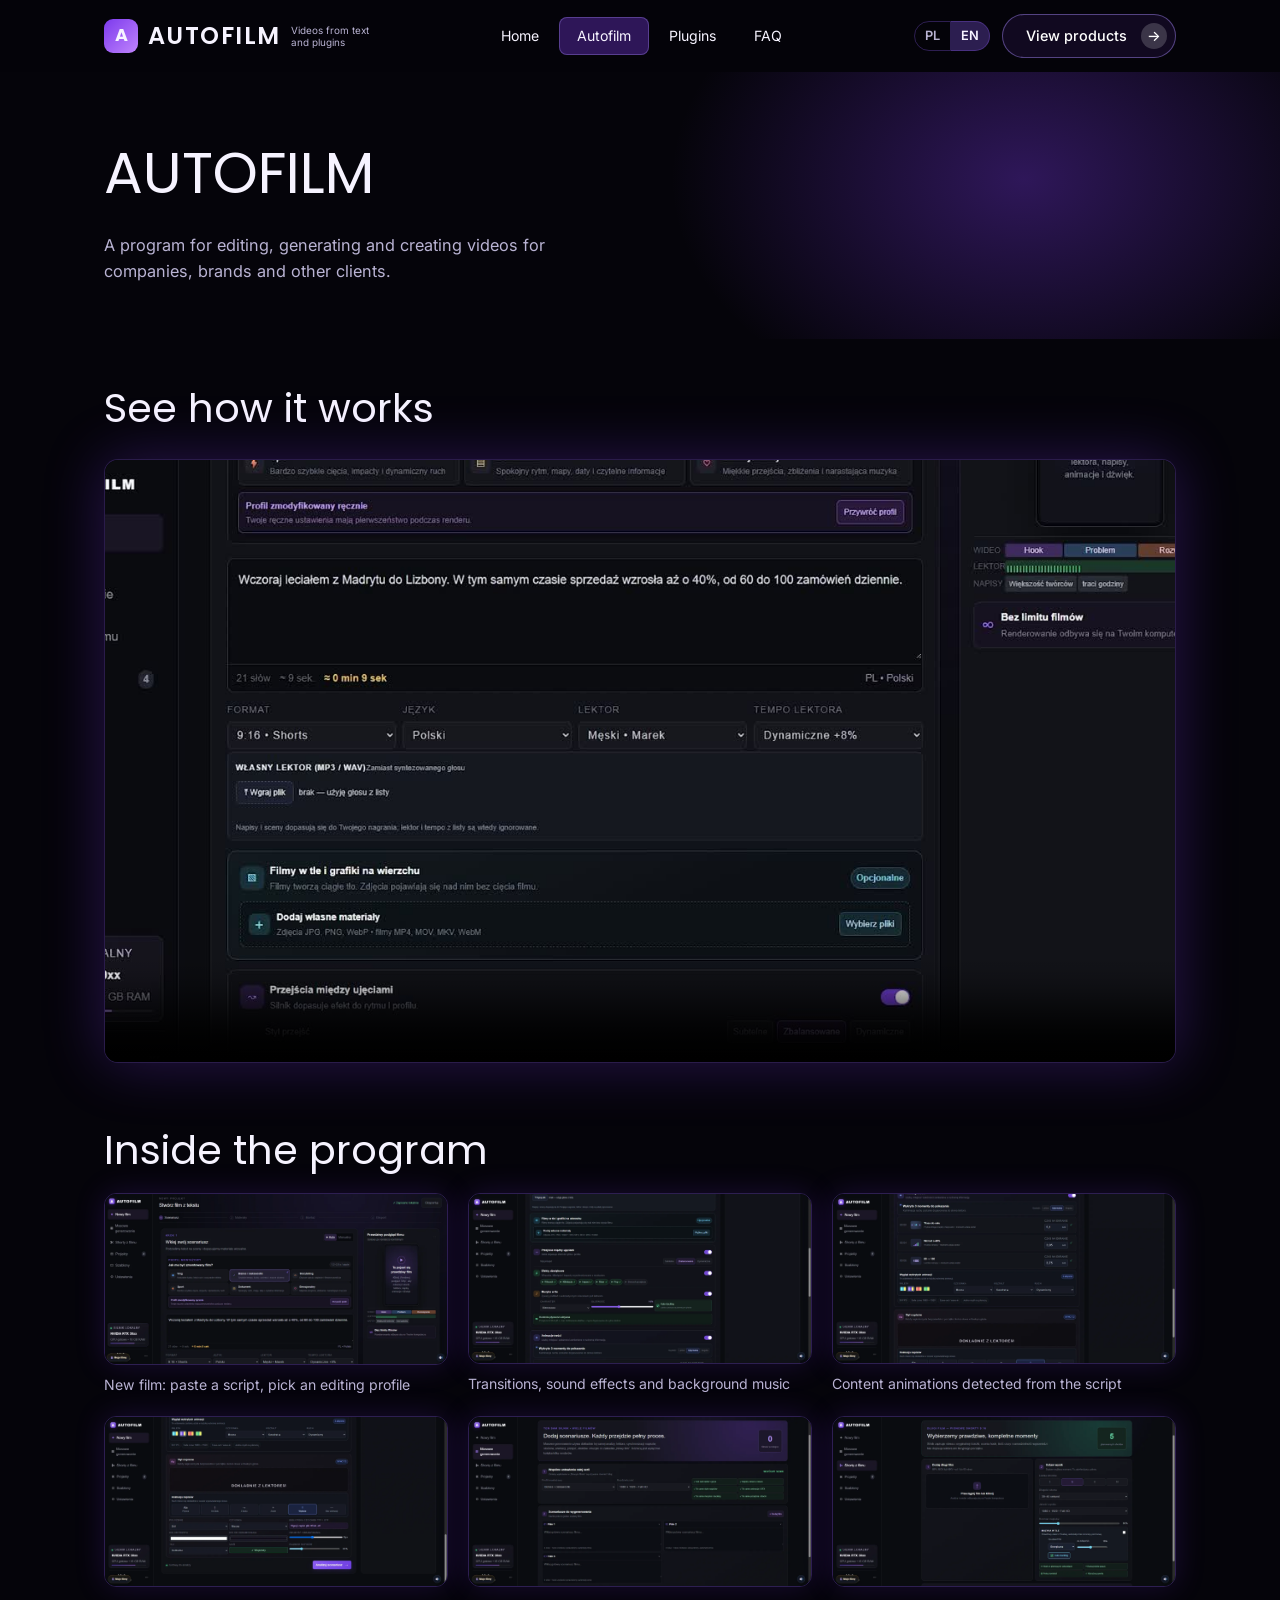
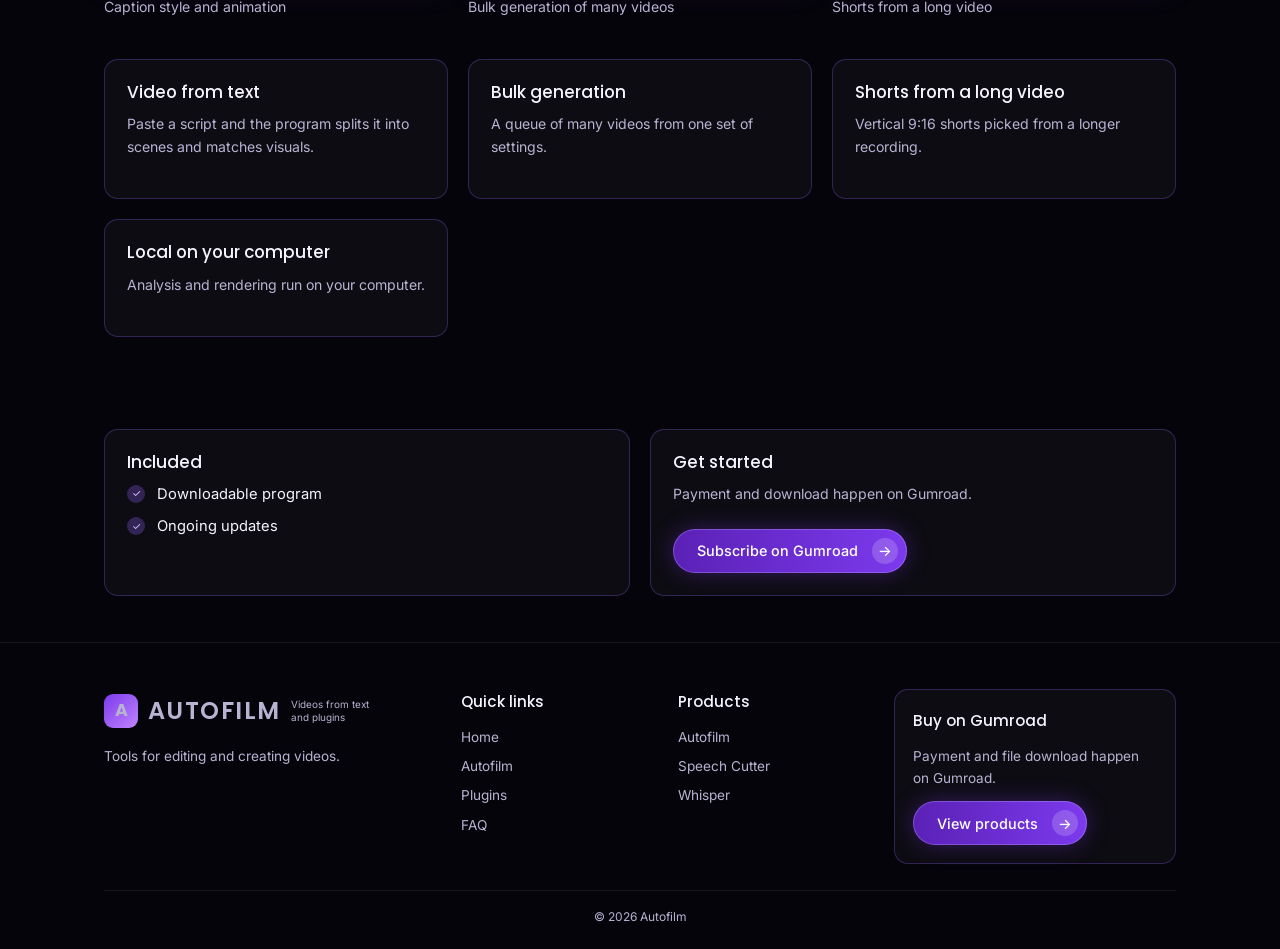
==== commit 003d47f0: "Add files via upload" ====
--- a/autofilm.html
+++ b/autofilm.html
@@ -1,14 +1,14 @@
 <!DOCTYPE html>
 <html lang="pl"><head><meta charset="utf-8"><meta name="viewport" content="width=device-width, initial-scale=1">
 <title>Autofilm</title>
-<link href="https://fonts.googleapis.com/css2?family=Poppins:wght@300;400;500;600&family=Inter:wght@400;500&display=swap" rel="stylesheet">
+<link rel="preconnect" href="https://fonts.googleapis.com"><link rel="preconnect" href="https://fonts.gstatic.com" crossorigin><link href="https://fonts.googleapis.com/css2?family=Poppins:wght@300;400;500;600&family=Inter:wght@400;500&display=swap" rel="stylesheet">
 <link rel="stylesheet" href="style.css"></head><body>
 <header class="top" id="top"></header><main>
 <div class="band"><div class="wrap"><h1>Autofilm</h1>
 <p><span data-pl>Program do montowania, generowania i tworzenia filmów dla firm, marek i innych klientów.</span><span data-en>A program for editing, generating and creating videos for companies, brands and other clients.</span></p></div></div>
 <section><div class="wrap">
 <h2><span data-pl>Zobacz, jak to działa</span><span data-en>See how it works</span></h2>
-<video id="demo" class="demo" controls preload="metadata" poster="media/autofilm-poster.jpg"><source src="media/autofilm-demo.mp4" type="video/mp4"></video>
+<video playsinline id="demo" class="demo" controls preload="metadata" poster="media/autofilm-poster.jpg"><source src="media/autofilm-demo.mp4" type="video/mp4"></video>
 <h2 class="gap"><span data-pl>Z programu</span><span data-en>Inside the program</span></h2>
 <div class="shots"><figure><a href="media/shot1.webp" target="_blank" rel="noopener"><img src="media/shot1.webp" alt="Nowy film: wklej scenariusz, wybierz profil montażu" loading="lazy"></a><figcaption><span data-pl>Nowy film: wklej scenariusz, wybierz profil montażu</span><span data-en>New film: paste a script, pick an editing profile</span></figcaption></figure><figure><a href="media/shot2.webp" target="_blank" rel="noopener"><img src="media/shot2.webp" alt="Przejścia, efekty dźwiękowe i muzyka w tle" loading="lazy"></a><figcaption><span data-pl>Przejścia, efekty dźwiękowe i muzyka w tle</span><span data-en>Transitions, sound effects and background music</span></figcaption></figure><figure><a href="media/shot5.webp" target="_blank" rel="noopener"><img src="media/shot5.webp" alt="Animacje treści wykrywane w scenariuszu" loading="lazy"></a><figcaption><span data-pl>Animacje treści wykrywane w scenariuszu</span><span data-en>Content animations detected from the script</span></figcaption></figure><figure><a href="media/shot6.webp" target="_blank" rel="noopener"><img src="media/shot6.webp" alt="Styl i animacja napisów" loading="lazy"></a><figcaption><span data-pl>Styl i animacja napisów</span><span data-en>Caption style and animation</span></figcaption></figure><figure><a href="media/shot4.webp" target="_blank" rel="noopener"><img src="media/shot4.webp" alt="Masowe generowanie wielu filmów" loading="lazy"></a><figcaption><span data-pl>Masowe generowanie wielu filmów</span><span data-en>Bulk generation of many videos</span></figcaption></figure><figure><a href="media/shot3.webp" target="_blank" rel="noopener"><img src="media/shot3.webp" alt="Shorty z długiego filmu" loading="lazy"></a><figcaption><span data-pl>Shorty z długiego filmu</span><span data-en>Shorts from a long video</span></figcaption></figure></div>
 <div class="grid feat">
--- a/style.css
+++ b/style.css
@@ -123,3 +123,55 @@
 [data-en]{display:none}
 html.en [data-pl]{display:none}
 html.en [data-en]{display:revert}
+
+img,video,svg{max-width:100%}
+html,body{overflow-x:clip}
+.burger{display:none;width:44px;height:44px;border-radius:12px;border:1px solid var(--line);background:rgba(124,58,237,.12);color:var(--ink);font-size:1.35rem;line-height:1;cursor:pointer;place-items:center}
+@media(max-width:800px){
+html{scroll-padding-top:72px;-webkit-text-size-adjust:100%}
+.top .wrap{padding-top:10px;padding-bottom:10px;gap:10px}
+.brand{font-size:1.15rem}.brand .sub{display:none}
+.burger{display:grid}
+.right{margin-left:auto}
+.right .btn{display:none}
+nav{order:3;width:100%;display:none;flex-direction:column;gap:4px;padding:6px 0 4px}
+.top.open nav{display:flex}
+nav a{display:flex;align-items:center;min-height:46px;padding:0 16px;font-size:1rem}
+.lang button{min-height:40px;padding:0 14px}
+h1{font-size:clamp(2rem,9.6vw,3.4rem)}
+.hero{min-height:0}
+.hero .wrap{padding-top:36px;padding-bottom:36px}
+.hero .art{opacity:.32;width:150%;right:-45%;top:0;height:100%}
+.hero .btns{flex-direction:column}
+.hero .btns .btn{justify-content:space-between}
+.btn{min-height:46px}
+.stats{grid-template-columns:1fr 1fr;margin-top:0}
+.stats .s{padding:14px 12px;gap:10px;border-right:0;border-bottom:1px solid rgba(255,255,255,.07)}
+.stats b{font-size:1.1rem}
+.stats .ico{width:36px;height:36px}
+section{padding:34px 0}
+.band{padding:44px 0 20px}
+.cards5{display:flex;overflow-x:auto;scroll-snap-type:x mandatory;gap:12px;margin:26px -24px 0!important;padding:0 24px 10px;-webkit-overflow-scrolling:touch}
+.cards5 .card{flex:0 0 78%;scroll-snap-align:start}
+.card a.more{display:inline-block;padding:10px 0}
+.nums{grid-template-columns:1fr 1fr}
+.num{padding:16px 14px 10px}
+.num b{font-size:1.6rem}
+.thumbs{grid-template-columns:1fr 1fr}
+.works h2,.results h2{font-size:1.5rem}
+.cta{padding:26px 20px}
+.cta .ring{opacity:.22;width:70%}
+.cta .btn{width:100%;justify-content:space-between}
+.about .btn{width:100%;justify-content:space-between}
+.fcols{grid-template-columns:minmax(0,1fr) minmax(0,1fr)}
+.fcols>div:first-child,.fcols>.box{grid-column:1/-1}
+footer a:not(.brand):not(.btn){padding:9px 0;margin:0}
+footer .box .btn{width:100%;justify-content:space-between}
+summary{padding:8px 0}
+.shots{grid-template-columns:1fr}
+.gap{margin-top:34px}
+}
+@media(max-width:380px){.wrap{padding:0 18px}.cards5{margin-left:-18px!important;margin-right:-18px!important;padding:0 18px 10px}}
+.brand{min-height:44px}
+@media(max-width:800px){.cards5{scroll-padding:0 24px}}
+@media(max-width:380px){.cards5{scroll-padding:0 18px}}
